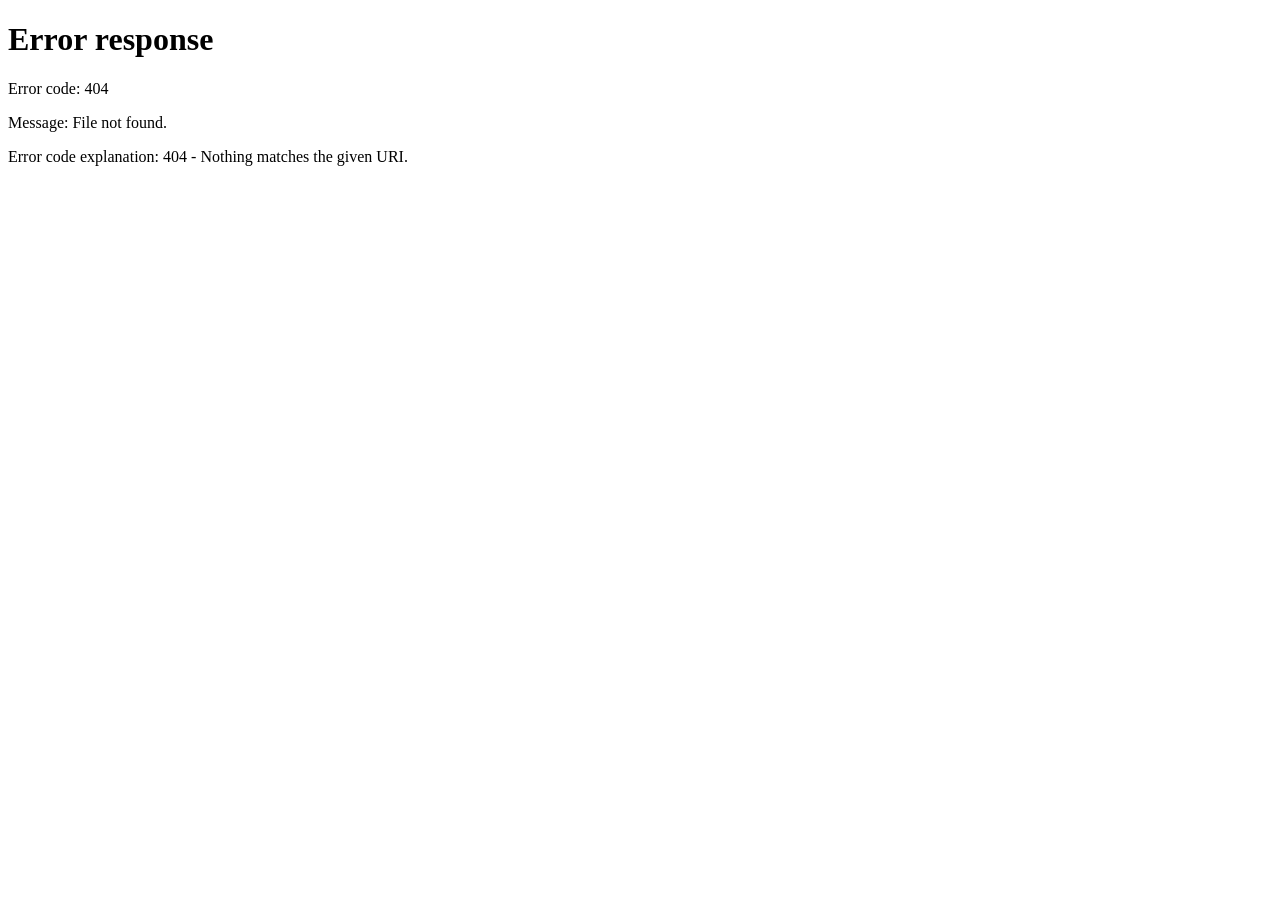
==== src/public/index.html @ f9687e3b "08/06" ====
<!DOCTYPE html>
<html lang="es">
<head>
  <meta charset="UTF-8">
  <title>Tienda de Subastas - Inicio</title>

  <!-- Google Font Inter -->
  <link rel="preconnect" href="https://fonts.gstatic.com">
  <link
    href="https://fonts.googleapis.com/css2?family=Inter:wght@400;500;600;700&display=swap"
    rel="stylesheet"
  />

  <!-- Font Awesome (para iconos de búsqueda, carrito, usuario) -->
  <link
    rel="stylesheet"
    href="https://cdnjs.cloudflare.com/ajax/libs/font-awesome/6.4.0/css/all.min.css"
    crossorigin="anonymous"
    referrerpolicy="no-referrer"
  />

  <!-- Estilos generales e index-specific -->
  <link rel="stylesheet" href="css/estilos.css">
  <link rel="stylesheet" href="css/index.css">
</head>
<body>
  <!-- HEADER -->
  <header class="main-header">
    <nav class="nav-left">
      <a href="productos.html">Productos</a>
      <a href="misPujas.html">Mis Pujas</a>
      <a href="misProductos.html">Mis Productos</a>
    </nav>

    <div class="logo-container">
      <a href="index.html">
        <img src="uploads/logo-removebg-preview.png" alt="Logo Biddable" class="logo-img" />
      </a>
    </div>

    <div class="nav-right">
      <button class="icon-btn" id="btn-buscar" title="Buscar">
        <i class="fas fa-search"></i>
      </button>
      <button class="icon-btn" id="btn-mensajes" title="Mensajes" 
        onclick="location.href='mensajes.html'">
        <i class="fas fa-envelope"></i>
      </button>

      <button class="icon-btn" id="btn-mi-cuenta" title="Mi Cuenta" onclick="location.href='miCuenta.html'">
        <i class="fas fa-user"></i>
      </button>
    </div>
  </header>

  <!-- MAIN CONTENT -->
  <main class="main-content">
    <!-- 1) Galería de productos -->
    <section class="product-slider">
      <div class="slider-item">
        <img src="uploads/imagen1.jpg" alt="Producto 1" class="slider-thumb">
      </div>
      <div class="slider-item">
        <img src="uploads/imagen2.jpg" alt="Producto 2" class="slider-thumb">
      </div>
      <div class="slider-item">
        <img src="uploads/imagen.webp" alt="Producto 3" class="slider-thumb">
      </div>
    </section>

    <!-- 2) Área de contenido dinámica -->
    <section class="content-area">
      <!-- Aquí inyecta tu buscador, lista y paginación vía JS -->
    </section>
  </main>

  <script src="js/main.js"></script>
</body>
</html>
---- src/public/css/estilos.css ----
/* ==========================================
   Variables CSS para paleta de colores
   ========================================== */
:root {
  --color-principal: #1d4ed8;           /* Azul profundo */
  --color-principal-hover: #1e40af;     /* Azul oscuro */
  --color-secundario: #6b7280;          /* Gris medio */
  --color-acento: #f59e0b;              /* Amarillo/naranja */
  --color-fondo: #f3f4f6;               /* Gris muy claro */
  --color-texto: #111827;               /* Casi negro */
  --color-blanco: #ffffff;

  --radio-bordes: 8px;
  --sombra-suave: 0 2px 8px rgba(0, 0, 0, 0.1);
  --sombra-interactiva: 0 4px 12px rgba(0, 0, 0, 0.15);

  --espacio-pequeno: 0.5rem;
  --espacio-medio: 1rem;
  --espacio-grande: 1.5rem;
}

/* ==========================================
   Estilos Generales
   ========================================== */
* {
  box-sizing: border-box;
}

body {
  margin: 0;
  padding: 0;
  font-family: 'Inter', sans-serif;
  background-color: var(--color-fondo);
  color: var(--color-texto);
  line-height: 1.6;
}

h1, h2 {
  margin: 0 0 var(--espacio-pequeno) 0;
}

/* ==========================================
   HEADER sticky
   ========================================== */
header {
  position: sticky;
  top: 0;
  background-color: var(--color-blanco);
  z-index: 100;
  display: flex;
  align-items: center;
  justify-content: space-between;
  padding: var(--espacio-pequeno) var(--espacio-medio);
  border-bottom: 1px solid #ddd;
}

.logo {
  display: flex;
  align-items: center;
  gap: var(--espacio-pequeno);
}

.logo-img {
  height: 40px;
}

.logo-text {
  font-size: 1.25rem;
  font-weight: bold;
  color: var(--color-principal);
}

.header-acciones {
  display: flex;
  align-items: center;
  gap: var(--espacio-medio);
}

.btn-crear,
.btn-volver {
  color: var(--color-principal);
  text-decoration: none;
  font-weight: 500;
}

.btn-crear:hover,
.btn-volver:hover {
  text-decoration: underline;
}

.btn-logout {
  padding: 0.25rem 0.5rem;
  border: none;
  background-color: #dc3545;
  color: var(--color-blanco);
  border-radius: var(--radio-bordes);
  cursor: pointer;
  transition: background-color 0.2s ease, box-shadow 0.2s ease;
}

.btn-logout:hover {
  background-color: #c82333;
  box-shadow: var(--sombra-interactiva);
}

/* ==========================================
   Footer
   ========================================== */
footer {
  text-align: center;
  padding: var(--espacio-medio);
  border-top: 1px solid #ddd;
  background-color: var(--color-fondo);
  margin-top: var(--espacio-grande);
}

footer p {
  margin: 0;
  color: var(--color-secundario);
  font-size: 0.875rem;
}

/* ==========================================
   Búsqueda
   ========================================== */
#busqueda {
  margin: var(--espacio-grande) auto;
  display: flex;
  gap: var(--espacio-pequeno);
  max-width: 600px;
  padding: 0 var(--espacio-medio);
}

.busqueda-contenedor {
  position: relative;
  flex: 1;
}

.icono-lupa {
  position: absolute;
  top: 50%;
  left: var(--espacio-pequeno);
  width: 1rem;
  height: 1rem;
  color: var(--color-secundario);
  transform: translateY(-50%);
  pointer-events: none;
}

#search-input {
  width: 100%;
  padding: 0.5rem 0.5rem 0.5rem 2rem;
  border: 1px solid #ccc;
  border-radius: var(--radio-bordes);
  transition: border-color 0.2s ease, box-shadow 0.2s ease;
}

#search-input:focus {
  border-color: var(--color-principal);
  box-shadow: var(--sombra-suave);
  outline: none;
}

#search-btn {
  padding: 0.5rem 1rem;
  border: none;
  background-color: var(--color-principal);
  color: var(--color-blanco);
  border-radius: var(--radio-bordes);
  cursor: pointer;
  font-weight: 500;
  transition: background-color 0.2s ease, box-shadow 0.2s ease;
}

#search-btn:hover {
  background-color: var(--color-principal-hover);
  box-shadow: var(--sombra-interactiva);
}

/* ==========================================
   Listado de Productos
   ========================================== */
#lista-productos {
  display: grid;
  grid-template-columns: repeat(auto-fill, minmax(280px, 1fr));
  gap: var(--espacio-grande);
  padding: 0 var(--espacio-medio);
  margin-top: var(--espacio-grande);
}

/* Tarjeta de producto */
.producto-card {
  background-color: var(--color-blanco);
  border-radius: var(--radio-bordes);
  box-shadow: var(--sombra-suave);
  overflow: hidden;
  display: flex;
  flex-direction: column;
  transition: transform 0.2s ease, box-shadow 0.2s ease;
}

.producto-card:hover {
  transform: translateY(-4px);
  box-shadow: var(--sombra-interactiva);
}

.producto-card .thumb {
  width: 100%;
  height: 160px;
  object-fit: cover;
  flex-shrink: 0;
}

.producto-card .contenido {
  padding: var(--espacio-medio);
  display: flex;
  flex-direction: column;
  flex: 1;
}

.producto-card .contenido h2 {
  font-size: 1.125rem;
  font-weight: 600;
  margin-bottom: var(--espacio-pequeno);
  color: var(--color-texto);
}

.producto-card .contenido p {
  font-size: 0.9rem;
  color: var(--color-secundario);
  margin-bottom: var(--espacio-medio);
  flex-grow: 1;
}

.producto-card .contenido .precio,
.producto-card .contenido .vendedor {
  font-size: 0.95rem;
  color: var(--color-texto);
  margin-bottom: var(--espacio-pequeno);
}

.producto-card .contenido a {
  align-self: flex-start;
  margin-top: auto;
  padding: 0.5rem var(--espacio-medio);
  background-color: var(--color-acento);
  color: var(--color-blanco);
  border-radius: var(--radio-bordes);
  text-decoration: none;
  font-weight: 500;
  transition: background-color 0.2s ease, box-shadow 0.2s ease;
}

.producto-card .contenido a:hover {
  background-color: darken(var(--color-acento), 10%);
  box-shadow: var(--sombra-interactiva);
}

/* ==========================================
   Paginación
   ========================================== */
#paginacion {
  margin: var(--espacio-grande) 0;
  display: flex;
  justify-content: center;
  gap: var(--espacio-pequeno);
}

#paginacion button {
  padding: 0.5rem 0.75rem;
  border: 1px solid #ccc;
  background-color: var(--color-blanco);
  border-radius: var(--radio-bordes);
  cursor: pointer;
  transition: background-color 0.2s ease, box-shadow 0.2s ease;
}

#paginacion button:hover:not(:disabled) {
  background-color: var(--color-fondo);
}

#paginacion button:disabled {
  opacity: 0.5;
  cursor: not-allowed;
}

#paginacion .page-active {
  background-color: var(--color-principal);
  color: var(--color-blanco);
  border-color: var(--color-principal-hover);
  box-shadow: var(--sombra-interactiva);
}

/* ==========================================
   Detalle de Producto
   ========================================== */
#detalle-header {
  padding: var(--espacio-medio);
  background-color: var(--color-blanco);
  margin-bottom: var(--espacio-medio);
  border-bottom: 1px solid #ddd;
}

#galeria {
  display: flex;
  gap: var(--espacio-pequeno);
  overflow-x: auto;
  padding: 0 var(--espacio-medio);
  margin-bottom: var(--espacio-medio);
}

.detalle-imagen {
  max-width: 200px;
  max-height: 200px;
  object-fit: cover;
  border: 1px solid #ddd;
  border-radius: 4px;
}

/* Contenedor principal en detalle */
.detalle-contenedor {
  display: grid;
  grid-template-columns: 1fr 1fr;
  gap: var(--espacio-grande);
  padding: var(--espacio-medio);
  margin-top: var(--espacio-medio);
  background-color: var(--color-fondo);
}

@media (max-width: 768px) {
  .detalle-contenedor {
    grid-template-columns: 1fr;
  }
}

/* Detalles adicionales */
#detalles {
  background-color: var(--color-blanco);
  padding: var(--espacio-medio);
  border-radius: var(--radio-bordes);
  box-shadow: var(--sombra-suave);
}

#detalles p {
  margin: var(--espacio-pequeno) 0;
}

/* Pujas */
.pujas-section {
  background-color: var(--color-blanco);
  padding: var(--espacio-medio);
  border-radius: var(--radio-bordes);
  box-shadow: var(--sombra-suave);
  max-height: 250px;
  overflow-y: auto;
}

.pujas-section h2 {
  margin-bottom: var(--espacio-pequeno);
}

.pujas-section ul {
  list-style: none;
  padding: 0;
  margin: 0;
}

.pujas-section li {
  padding: var(--espacio-pequeno) 0;
  border-bottom: 1px solid #eee;
  font-size: 0.95rem;
  color: var(--color-secundario);
}

/* Formulario de puja */
.puja-form-container {
  background-color: var(--color-blanco);
  padding: var(--espacio-medio);
  border-radius: var(--radio-bordes);
  box-shadow: var(--sombra-suave);
}

.puja-form-container h2 {
  margin-bottom: var(--espacio-pequeno);
}

.puja-form-container label {
  display: block;
  margin-bottom: var(--espacio-pequeno);
  font-size: 0.95rem;
  color: var(--color-texto);
}

.puja-form-container input {
  width: 100%;
  padding: var(--espacio-pequeno);
  margin-top: var(--espacio-pequeno);
  border: 1px solid #ccc;
  border-radius: var(--radio-bordes);
  transition: border-color 0.2s ease, box-shadow 0.2s ease;
}

.puja-form-container input:focus {
  border-color: var(--color-principal);
  box-shadow: var(--sombra-suave);
  outline: none;
}

.puja-form-container button {
  margin-top: var(--espacio-pequeno);
  padding: var(--espacio-pequeno) var(--espacio-medio);
  border: none;
  background-color: var(--color-principal);
  color: var(--color-blanco);
  border-radius: var(--radio-bordes);
  cursor: pointer;
  font-weight: 500;
  transition: background-color 0.2s ease, box-shadow 0.2s ease;
}

.puja-form-container button:hover:not(:disabled) {
  background-color: var(--color-principal-hover);
  box-shadow: var(--sombra-interactiva);
}

.puja-form-container button:disabled {
  opacity: 0.5;
  cursor: not-allowed;
}

/* ==========================================
   Crear Producto y Formularios Generales
   ========================================== */
.crear-producto-contenedor {
  display: flex;
  justify-content: center;
  padding: var(--espacio-grande) var(--espacio-medio);
  background-color: var(--color-fondo);
}

#form-crear-producto,
#login-form,
#registro-form {
  background-color: var(--color-blanco);
  padding: var(--espacio-grande);
  border-radius: var(--radio-bordes);
  box-shadow: var(--sombra-suave);
  width: 100%;
  max-width: 500px;
  display: flex;
  flex-direction: column;
  gap: var(--espacio-medio);
}

#form-crear-producto h1,
#login-form h1,
#registro-form h1 {
  margin-bottom: var(--espacio-grande);
  font-weight: 600;
  color: var(--color-texto);
  text-align: center;
}

#form-crear-producto label,
#login-form label,
#registro-form label {
  display: flex;
  flex-direction: column;
  gap: var(--espacio-pequeno);
  font-size: 0.95rem;
  color: var(--color-texto);
}

#form-crear-producto input,
#form-crear-producto textarea,
#login-form input,
#registro-form input {
  padding: var(--espacio-pequeno);
  border: 1px solid #ccc;
  border-radius: var(--radio-bordes);
  transition: border-color 0.2s ease, box-shadow 0.2s ease;
}

#form-crear-producto input:focus,
#form-crear-producto textarea:focus,
#login-form input:focus,
#registro-form input:focus {
  border-color: var(--color-principal);
  box-shadow: var(--sombra-suave);
  outline: none;
}

#form-crear-producto button,
#login-form button,
#registro-form button {
  margin-top: var(--espacio-medio);
  padding: var(--espacio-pequeno) var(--espacio-medio);
  border: none;
  background-color: var(--color-principal);
  color: var(--color-blanco);
  border-radius: var(--radio-bordes);
  cursor: pointer;
  font-size: 1rem;
  font-weight: 500;
  transition: background-color 0.2s ease, box-shadow 0.2s ease;
}

#form-crear-producto button:hover,
#login-form button:hover,
#registro-form button:hover {
  background-color: var(--color-principal-hover);
  box-shadow: var(--sombra-interactiva);
}

/* ==========================================
   Responsive breakpoints (general)
   ========================================== */
@media (max-width: 768px) {
  #lista-productos {
    grid-template-columns: 1fr 1fr;
  }
}

@media (max-width: 480px) {
  header {
    flex-direction: column;
    align-items: flex-start;
  }
  .header-acciones {
    margin-top: var(--espacio-pequeno);
  }
  #lista-productos {
    grid-template-columns: 1fr;
  }
  .producto-card .thumb {
    height: 200px;
  }
  #galeria {
    flex-direction: column;
    align-items: center;
  }
  .detalle-contenedor {
    grid-template-columns: 1fr;
  }
}
---- src/public/css/index.css ----
/* ==========================================
   index.css: Estilos específicos para index.html
   ========================================== */

/* 1) Variables generales y reset básico */
* {
  box-sizing: border-box;
  margin: 0;
  padding: 0;
}

:root {
  --color-principal:       #1d3557;    /* Azul oscuro profundo (como "bidd" del logo) */
  --color-principal-hover: #457b9d;    /* Azul medio (como "able" del logo) */
  --color-secundario:      #6c757d;    /* Gris oscuro/medio */
  --color-acento:          #f59e0b;    /* Amarillo/naranja (puedes usar para acentos o highlights) */
  --color-fondo:           #d3d3d3;    /* Gris claro de fondo (como en login) */
  --color-texto:           #1a1a1a;    /* Negro muy oscuro para texto */
  --color-blanco:          #ffffff;

  --radio-bordes:          8px;
  --sombra-suave:          0 2px 8px rgba(0, 0, 0, 0.15);
  --sombra-interactiva:    0 4px 12px rgba(0, 0, 0, 0.25);

  --espacio-pequeno:       0.5rem;
  --espacio-medio:         1rem;
  --espacio-grande:        1.5rem;
}

body {
  font-family: 'Segoe UI', Tahoma, Geneva, Verdana, sans-serif;
  background-color: var(--color-fondo);
  color: var(--color-texto);
  line-height: 1.6;
}

/* 2) HEADER: contenedor principal */
.main-header {
  display: flex;
  align-items: center;
  justify-content: space-between;
  background-color: var(--color-principal);
  padding: var(--espacio-pequeno) var(--espacio-medio);
  border-bottom: 1px solid var(--color-principal-hover);
  position: sticky;
  top: 0;
  z-index: 100;
  color: var(--color-blanco);
}

.icon-btn {
  background: none;
  border: none;
  cursor: pointer;
  padding: 0 8px;
  display: flex;
  align-items: center;
  color: var(--color-blanco);
  font-size: 1.2rem;
  transition: color 0.2s ease;
}

.icon-btn:hover {
  color: var(--color-principal-hover);
}

.icon-img {
  width: 24px;
  height: 24px;
  object-fit: contain;
}

/* 2.1) Sección izquierda: enlaces de navegación */
.nav-left {
  display: flex;
  gap: var(--espacio-medio);
}

.nav-left a {
  color: var(--color-blanco);
  text-decoration: none;
  font-weight: 600;
  font-size: 1rem;
  transition: color 0.2s ease;
}

.nav-left a:hover {
  color: var(--color-principal-hover);
}

/* 2.2) Logo centrado */
.logo-container {
  flex: 1;
  text-align: center;
}

.logo-img {
  height: 100px;
  filter: brightness(0) invert(1); /* Blanco para contraste en fondo azul */
}

/* 2.3) Sección derecha: iconos */
.nav-right {
  display: flex;
  gap: var(--espacio-medio);
}

/* 3) MAIN CONTENT: contenedor general */
.main-content {
  margin-top: var(--espacio-grande);
  display: flex;
  flex-direction: column;
  gap: var(--espacio-grande);
}

/* 3.1) Product Slider: tres columnas de igual tamaño */
.product-slider {
  display: grid;
  grid-template-columns: repeat(auto-fit, minmax(240px, 1fr));
  gap: var(--espacio-medio);
  padding: 0 var(--espacio-medio);
}

/* Cada “slider-item” */
.slider-item {
  background-color: var(--color-blanco);
  border-radius: var(--radio-bordes);
  box-shadow: var(--sombra-suave);
  overflow: hidden;
  display: flex;
  align-items: center;
  justify-content: center;
  min-height: 200px;
  position: relative;
  transition: transform 0.2s ease, box-shadow 0.2s ease;
}

.slider-item:hover {
  transform: translateY(-4px);
  box-shadow: var(--sombra-interactiva);
}

/* Imagen dentro del slider */
.slider-thumb {
  width: 100%;
  height: 100%;
  object-fit: cover;
  display: block;
}

/* 3.2) Content Area: sección vacía para “lo que venga después” */
.content-area {
  flex: 1;
  min-height: 300px; /* deja un espacio visible para contenido futuro */
  background-color: #f0f4f8; /* muy claro, neutro */
  margin: 0 var(--espacio-medio);
  border-radius: var(--radio-bordes);
  padding: var(--espacio-medio);
}

/* 4) Responsive Breakpoints */

/* Para pantallas medianas (tablet) */
@media (max-width: 768px) {
  .nav-left {
    display: none; /* oculta enlaces para ahorrar espacio; podrías poner un “hamburger” más adelante */
  }
}

/* Para pantallas pequeñas */
@media (max-width: 480px) {
  .main-header {
    flex-wrap: wrap;
    justify-content: center;
    gap: var(--espacio-medio);
  }

  .logo-container {
    order: 1;
    width: 100%;
  }

  .nav-right {
    order: 2;
    width: 100%;
    justify-content: center;
  }

  .content-area {
    min-height: 200px;
  }
}
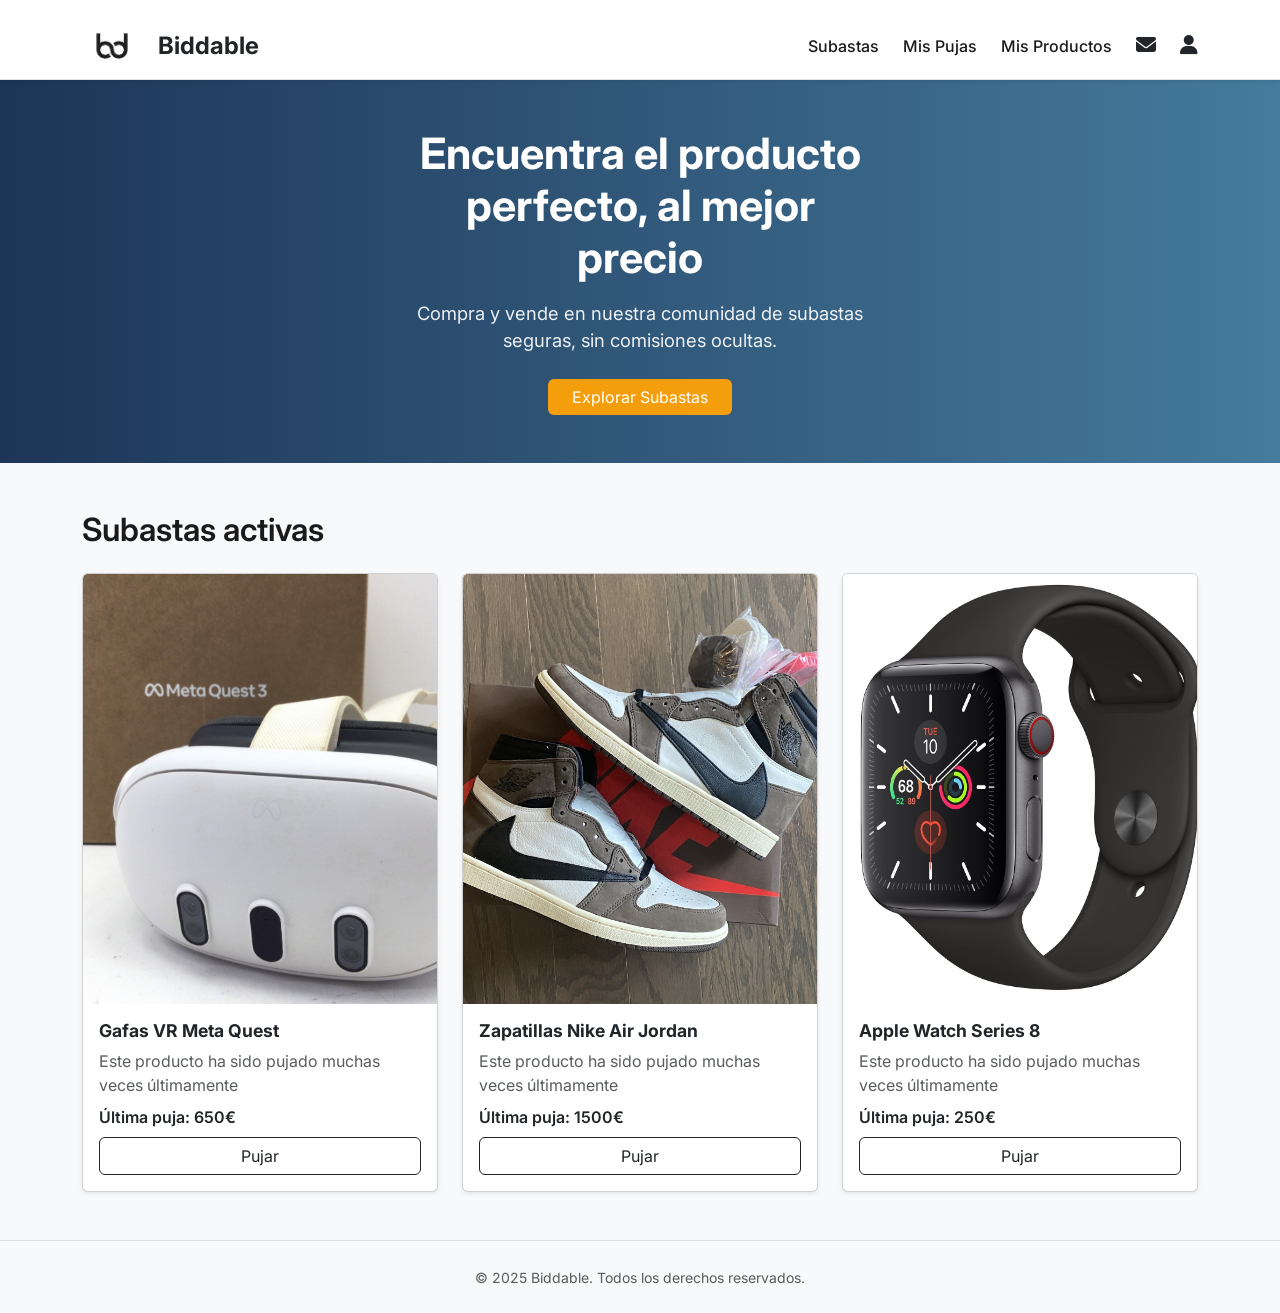
==== commit ba7fb0b8: "12/06" ====
--- a/src/public/index.html
+++ b/src/public/index.html
@@ -1,79 +1,96 @@
 <!DOCTYPE html>
 <html lang="es">
 <head>
-  <meta charset="UTF-8">
-  <title>Tienda de Subastas - Inicio</title>
+  <meta charset="UTF-8" />
+  <meta name="viewport" content="width=device-width, initial-scale=1.0" />
+  <title>Biddable | Subastas Exclusivas</title>
 
-  <!-- Google Font Inter -->
-  <link rel="preconnect" href="https://fonts.gstatic.com">
-  <link
-    href="https://fonts.googleapis.com/css2?family=Inter:wght@400;500;600;700&display=swap"
-    rel="stylesheet"
-  />
-
-  <!-- Font Awesome (para iconos de búsqueda, carrito, usuario) -->
-  <link
-    rel="stylesheet"
-    href="https://cdnjs.cloudflare.com/ajax/libs/font-awesome/6.4.0/css/all.min.css"
-    crossorigin="anonymous"
-    referrerpolicy="no-referrer"
-  />
-
-  <!-- Estilos generales e index-specific -->
-  <link rel="stylesheet" href="css/estilos.css">
-  <link rel="stylesheet" href="css/index.css">
+  <!-- Bootstrap & Estilos -->
+  <link href="https://cdn.jsdelivr.net/npm/bootstrap@5.3.2/dist/css/bootstrap.min.css" rel="stylesheet" />
+  <link href="https://fonts.googleapis.com/css2?family=Inter:wght@400;600;700&display=swap" rel="stylesheet" />
+  <link rel="stylesheet" href="https://cdnjs.cloudflare.com/ajax/libs/font-awesome/6.4.0/css/all.min.css" />
+  <link rel="stylesheet" href="css/index.css" />
 </head>
 <body>
-  <!-- HEADER -->
-  <header class="main-header">
-    <nav class="nav-left">
-      <a href="productos.html">Productos</a>
-      <a href="misPujas.html">Mis Pujas</a>
-      <a href="misProductos.html">Mis Productos</a>
+
+  <!-- HEADER MODIFICADO -->
+<header class="bg-white border-bottom shadow-sm sticky-top header-grande">
+  <div class="container d-flex align-items-center justify-content-between py-3">
+    <a href="index.html" class="d-flex align-items-center gap-3 text-decoration-none">
+      <img src="uploads/logo-removebg-preview.png" alt="Logo" height="60" />
+      <span class="fw-bold text-dark fs-4">Biddable</span>
+    </a>
+    <nav class="d-flex align-items-center gap-4">
+      <a href="productos.html" class="nav-link">Subastas</a>
+      <a href="misPujas.html" class="nav-link">Mis Pujas</a>
+      <a href="misProductos.html" class="nav-link">Mis Productos</a>
+      <a href="mensajes.html" class="text-dark"><i class="fas fa-envelope fs-5"></i></a>
+      <a href="miCuenta.html" class="text-dark"><i class="fas fa-user fs-5"></i></a>
     </nav>
+  </div>
+</header>
 
-    <div class="logo-container">
-      <a href="index.html">
-        <img src="uploads/logo-removebg-preview.png" alt="Logo Biddable" class="logo-img" />
-      </a>
+<!-- HERO MODIFICADO -->
+<section class="hero text-center py-5">
+  <div class="container hero-ancho">
+    <h1 class="fw-bold mb-3">Encuentra el producto perfecto, al mejor precio</h1>
+    <p class="text-light mb-4">Compra y vende en nuestra comunidad de subastas seguras, sin comisiones ocultas.</p>
+    <a href="productos.html" class="btn btn-primary px-4">Explorar Subastas</a>
+  </div>
+</section>
+
+  <!-- SUBASTAS ACTIVAS -->
+  <section class="container my-5">
+    <h2 class="mb-4 fw-semibold">Subastas activas</h2>
+    <div class="row g-4">
+      <!-- Producto 1 -->
+      <div class="col-md-4">
+        <div class="card shadow-sm h-100">
+          <img src="uploads/gafasvr.jpg" class="card-img-top" alt="Producto" />
+          <div class="card-body">
+            <h5 class="card-title fw-bold">Gafas VR Meta Quest</h5>
+            <p class="text-muted">Este producto ha sido pujado muchas veces últimamente</p>
+            <p class="fw-semibold mb-2">Última puja: 650€</p>
+            <a href="producto.html?id=684ae522dd8f80b10f4de175" class="btn btn-outline-dark w-100">Pujar</a>
+          </div>
+        </div>
+      </div>
+      <!-- Producto 2 -->
+      <div class="col-md-4">
+        <div class="card shadow-sm h-100">
+          <img src="uploads/nike.jpg" class="card-img-top" alt="Producto" />
+          <div class="card-body">
+            <h5 class="card-title fw-bold">Zapatillas Nike Air Jordan</h5>
+            <p class="text-muted">Este producto ha sido pujado muchas veces últimamente</p>
+            <p class="fw-semibold mb-2">Última puja: 1500€</p>
+            <a href="producto.html?id=684ae624dd8f80b10f4de181" class="btn btn-outline-dark w-100">Pujar</a>
+          </div>
+        </div>
+      </div>
+      <!-- Producto 3 -->
+      <div class="col-md-4">
+        <div class="card shadow-sm h-100">
+          <img src="uploads/apple.jpg" class="card-img-top" alt="Producto" />
+          <div class="card-body">
+            <h5 class="card-title fw-bold">Apple Watch Series 8</h5>
+            <p class="text-muted">Este producto ha sido pujado muchas veces últimamente</p>
+            <p class="fw-semibold mb-2">Última puja: 250€</p>
+            <a href="producto.html?id=684ae76fdd8f80b10f4de19f" class="btn btn-outline-dark w-100">Pujar</a>
+          </div>
+        </div>
+      </div>
     </div>
+  </section>
+<!-- Contenedor para notificaciones -->
+<div id="notificacion-container" class="toast-container position-fixed bottom-0 end-0 p-3" style="z-index: 1100;"></div>
+<script src="js/notificacion.js"></script>
 
-    <div class="nav-right">
-      <button class="icon-btn" id="btn-buscar" title="Buscar">
-        <i class="fas fa-search"></i>
-      </button>
-      <button class="icon-btn" id="btn-mensajes" title="Mensajes" 
-        onclick="location.href='mensajes.html'">
-        <i class="fas fa-envelope"></i>
-      </button>
+  <!-- FOOTER -->
+  <footer class="text-center py-4 text-muted border-top">
+    <small>&copy; 2025 Biddable. Todos los derechos reservados.</small>
+  </footer>
 
-      <button class="icon-btn" id="btn-mi-cuenta" title="Mi Cuenta" onclick="location.href='miCuenta.html'">
-        <i class="fas fa-user"></i>
-      </button>
-    </div>
-  </header>
-
-  <!-- MAIN CONTENT -->
-  <main class="main-content">
-    <!-- 1) Galería de productos -->
-    <section class="product-slider">
-      <div class="slider-item">
-        <img src="uploads/imagen1.jpg" alt="Producto 1" class="slider-thumb">
-      </div>
-      <div class="slider-item">
-        <img src="uploads/imagen2.jpg" alt="Producto 2" class="slider-thumb">
-      </div>
-      <div class="slider-item">
-        <img src="uploads/imagen.webp" alt="Producto 3" class="slider-thumb">
-      </div>
-    </section>
-
-    <!-- 2) Área de contenido dinámica -->
-    <section class="content-area">
-      <!-- Aquí inyecta tu buscador, lista y paginación vía JS -->
-    </section>
-  </main>
-
-  <script src="js/main.js"></script>
+  <!-- Bootstrap JS -->
+  <script src="https://cdn.jsdelivr.net/npm/bootstrap@5.3.2/dist/js/bootstrap.bundle.min.js"></script>
 </body>
 </html>
--- a/src/public/css/index.css
+++ b/src/public/css/index.css
@@ -1,192 +1,86 @@
-/* ==========================================
-   index.css: Estilos específicos para index.html
-   ========================================== */
-
-/* 1) Variables generales y reset básico */
-* {
-  box-sizing: border-box;
-  margin: 0;
-  padding: 0;
+body {
+  font-family: 'Inter', sans-serif;
+  background-color: #f8f9fa;
+  color: #1a1a1a;
 }
 
-:root {
-  --color-principal:       #1d3557;    /* Azul oscuro profundo (como "bidd" del logo) */
-  --color-principal-hover: #457b9d;    /* Azul medio (como "able" del logo) */
-  --color-secundario:      #6c757d;    /* Gris oscuro/medio */
-  --color-acento:          #f59e0b;    /* Amarillo/naranja (puedes usar para acentos o highlights) */
-  --color-fondo:           #d3d3d3;    /* Gris claro de fondo (como en login) */
-  --color-texto:           #1a1a1a;    /* Negro muy oscuro para texto */
-  --color-blanco:          #ffffff;
-
-  --radio-bordes:          8px;
-  --sombra-suave:          0 2px 8px rgba(0, 0, 0, 0.15);
-  --sombra-interactiva:    0 4px 12px rgba(0, 0, 0, 0.25);
-
-  --espacio-pequeno:       0.5rem;
-  --espacio-medio:         1rem;
-  --espacio-grande:        1.5rem;
+.nav-link {
+  color: #1a1a1a;
+  font-weight: 500;
+  transition: color 0.2s;
 }
 
-body {
-  font-family: 'Segoe UI', Tahoma, Geneva, Verdana, sans-serif;
-  background-color: var(--color-fondo);
-  color: var(--color-texto);
-  line-height: 1.6;
+.nav-link:hover {
+  color: #457b9d;
 }
 
-/* 2) HEADER: contenedor principal */
-.main-header {
-  display: flex;
-  align-items: center;
-  justify-content: space-between;
-  background-color: var(--color-principal);
-  padding: var(--espacio-pequeno) var(--espacio-medio);
-  border-bottom: 1px solid var(--color-principal-hover);
-  position: sticky;
-  top: 0;
-  z-index: 100;
-  color: var(--color-blanco);
+.hero {
+  background: linear-gradient(to right, #17335a, #224e69);
+  color: white;
 }
 
-.icon-btn {
-  background: none;
-  border: none;
-  cursor: pointer;
-  padding: 0 8px;
-  display: flex;
-  align-items: center;
-  color: var(--color-blanco);
-  font-size: 1.2rem;
-  transition: color 0.2s ease;
+.hero h1 {
+  font-size: 2.5rem;
 }
 
-.icon-btn:hover {
-  color: var(--color-principal-hover);
+.hero p {
+  font-size: 1.1rem;
+  opacity: 0.9;
 }
 
-.icon-img {
-  width: 24px;
-  height: 24px;
-  object-fit: contain;
+.card-title {
+  font-size: 1.1rem;
 }
 
-/* 2.1) Sección izquierda: enlaces de navegación */
-.nav-left {
-  display: flex;
-  gap: var(--espacio-medio);
+.card-body p {
+  margin-bottom: 0.5rem;
 }
 
-.nav-left a {
-  color: var(--color-blanco);
-  text-decoration: none;
-  font-weight: 600;
-  font-size: 1rem;
-  transition: color 0.2s ease;
+.btn-outline-dark:hover {
+  background-color: #1d3557;
+  color: white;
+  border-color: #1d3557;
 }
 
-.nav-left a:hover {
-  color: var(--color-principal-hover);
+/* Header más grande y elegante */
+.header-grande {
+  height: 80px;
+  background-color: white;
 }
 
-/* 2.2) Logo centrado */
-.logo-container {
-  flex: 1;
-  text-align: center;
+/* Hero más ancho y bien centrado */
+.hero-ancho {
+  max-width: 500px;
 }
 
-.logo-img {
-  height: 100px;
-  filter: brightness(0) invert(1); /* Blanco para contraste en fondo azul */
+/* Mejora visual del hero */
+.hero {
+  background: linear-gradient(to right, #1d3557, #457b9d);
+  color: white;
+  padding-top: 80px;
+  padding-bottom: 80px;
 }
 
-/* 2.3) Sección derecha: iconos */
-.nav-right {
-  display: flex;
-  gap: var(--espacio-medio);
+.hero h1 {
+  font-size: 2.7rem;
 }
 
-/* 3) MAIN CONTENT: contenedor general */
-.main-content {
-  margin-top: var(--espacio-grande);
-  display: flex;
-  flex-direction: column;
-  gap: var(--espacio-grande);
+.hero p {
+  font-size: 1.15rem;
+  opacity: 0.95;
 }
 
-/* 3.1) Product Slider: tres columnas de igual tamaño */
-.product-slider {
-  display: grid;
-  grid-template-columns: repeat(auto-fit, minmax(240px, 1fr));
-  gap: var(--espacio-medio);
-  padding: 0 var(--espacio-medio);
+.btn-primary {
+  background-color: #f59e0b;
+  border: none;
 }
 
-/* Cada “slider-item” */
-.slider-item {
-  background-color: var(--color-blanco);
-  border-radius: var(--radio-bordes);
-  box-shadow: var(--sombra-suave);
-  overflow: hidden;
-  display: flex;
-  align-items: center;
-  justify-content: center;
-  min-height: 200px;
-  position: relative;
-  transition: transform 0.2s ease, box-shadow 0.2s ease;
+.btn-primary:hover {
+  background-color: #d97706;
+}
+.card-img-top {
+  height: 430px; /* o el valor que prefieras */
+  object-fit: cover;
+  width: 100%;
 }
 
-.slider-item:hover {
-  transform: translateY(-4px);
-  box-shadow: var(--sombra-interactiva);
-}
-
-/* Imagen dentro del slider */
-.slider-thumb {
-  width: 100%;
-  height: 100%;
-  object-fit: cover;
-  display: block;
-}
-
-/* 3.2) Content Area: sección vacía para “lo que venga después” */
-.content-area {
-  flex: 1;
-  min-height: 300px; /* deja un espacio visible para contenido futuro */
-  background-color: #f0f4f8; /* muy claro, neutro */
-  margin: 0 var(--espacio-medio);
-  border-radius: var(--radio-bordes);
-  padding: var(--espacio-medio);
-}
-
-/* 4) Responsive Breakpoints */
-
-/* Para pantallas medianas (tablet) */
-@media (max-width: 768px) {
-  .nav-left {
-    display: none; /* oculta enlaces para ahorrar espacio; podrías poner un “hamburger” más adelante */
-  }
-}
-
-/* Para pantallas pequeñas */
-@media (max-width: 480px) {
-  .main-header {
-    flex-wrap: wrap;
-    justify-content: center;
-    gap: var(--espacio-medio);
-  }
-
-  .logo-container {
-    order: 1;
-    width: 100%;
-  }
-
-  .nav-right {
-    order: 2;
-    width: 100%;
-    justify-content: center;
-  }
-
-  .content-area {
-    min-height: 200px;
-  }
-}
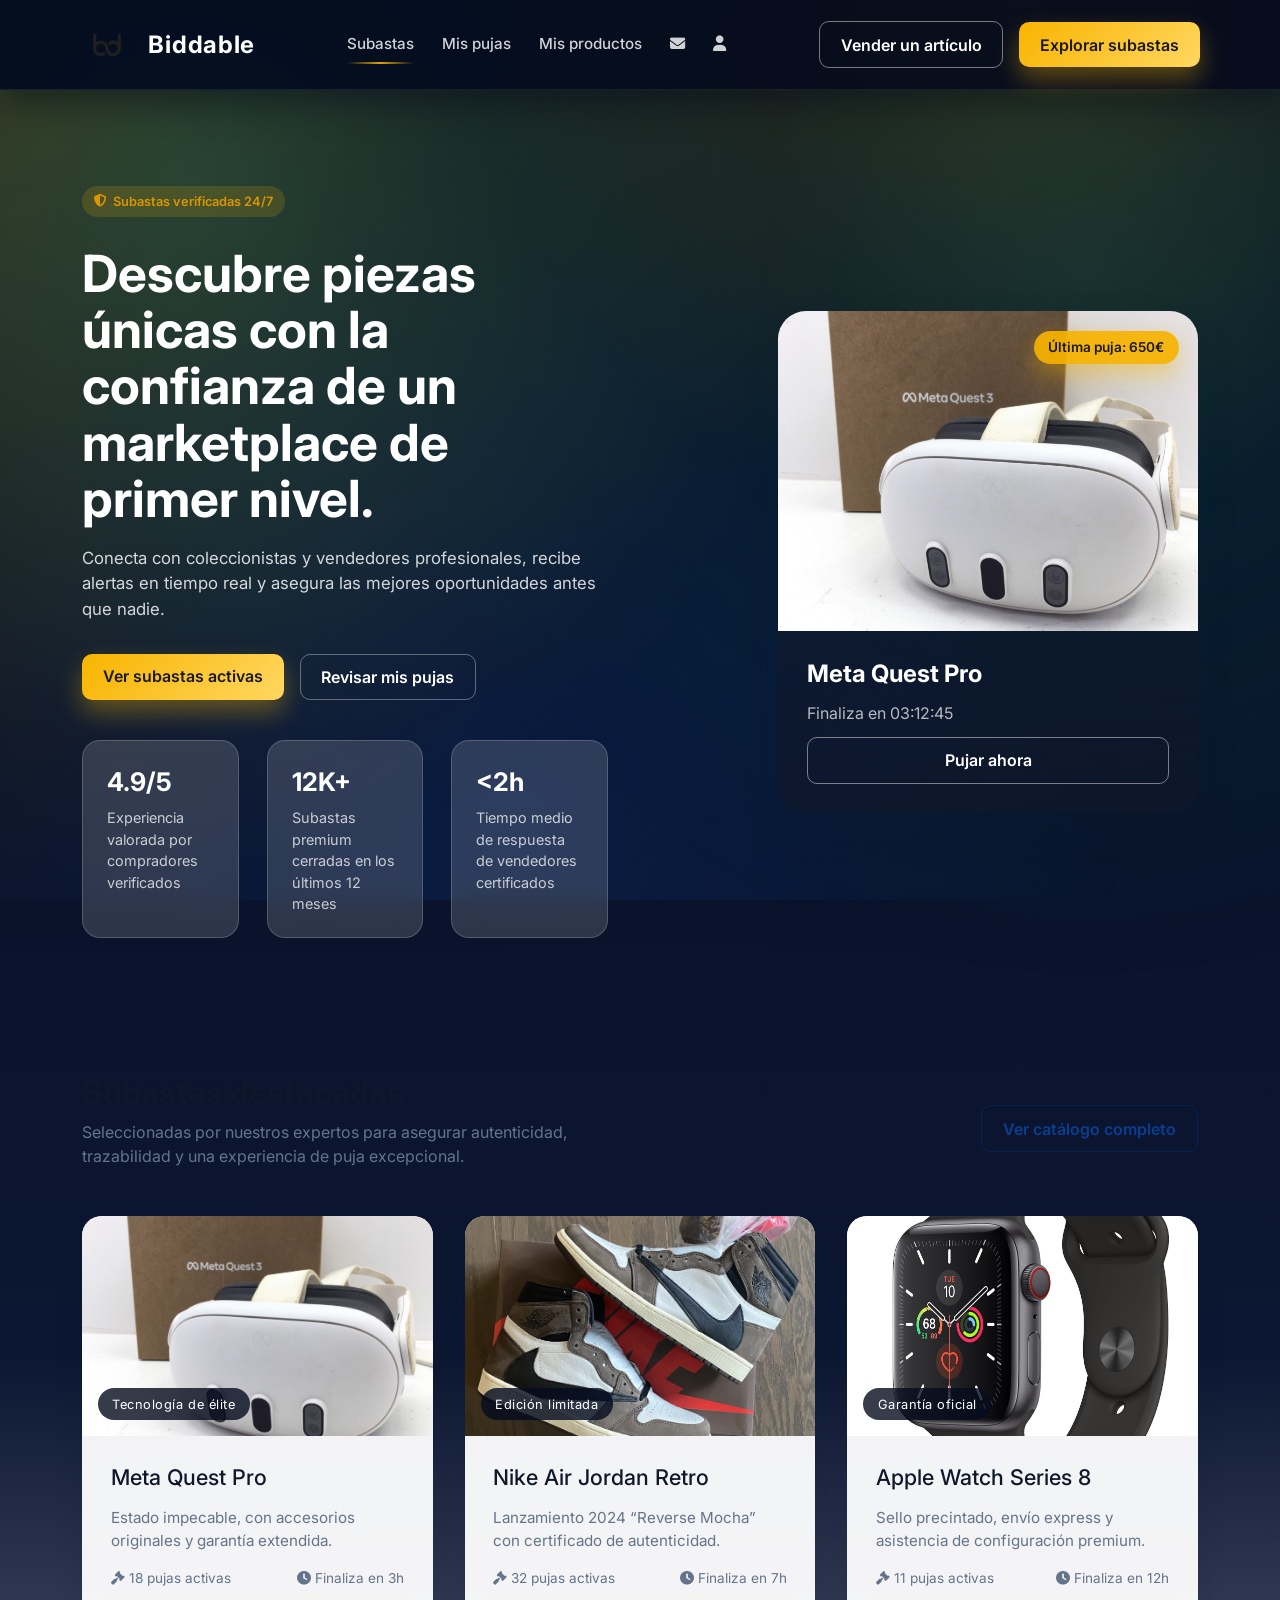
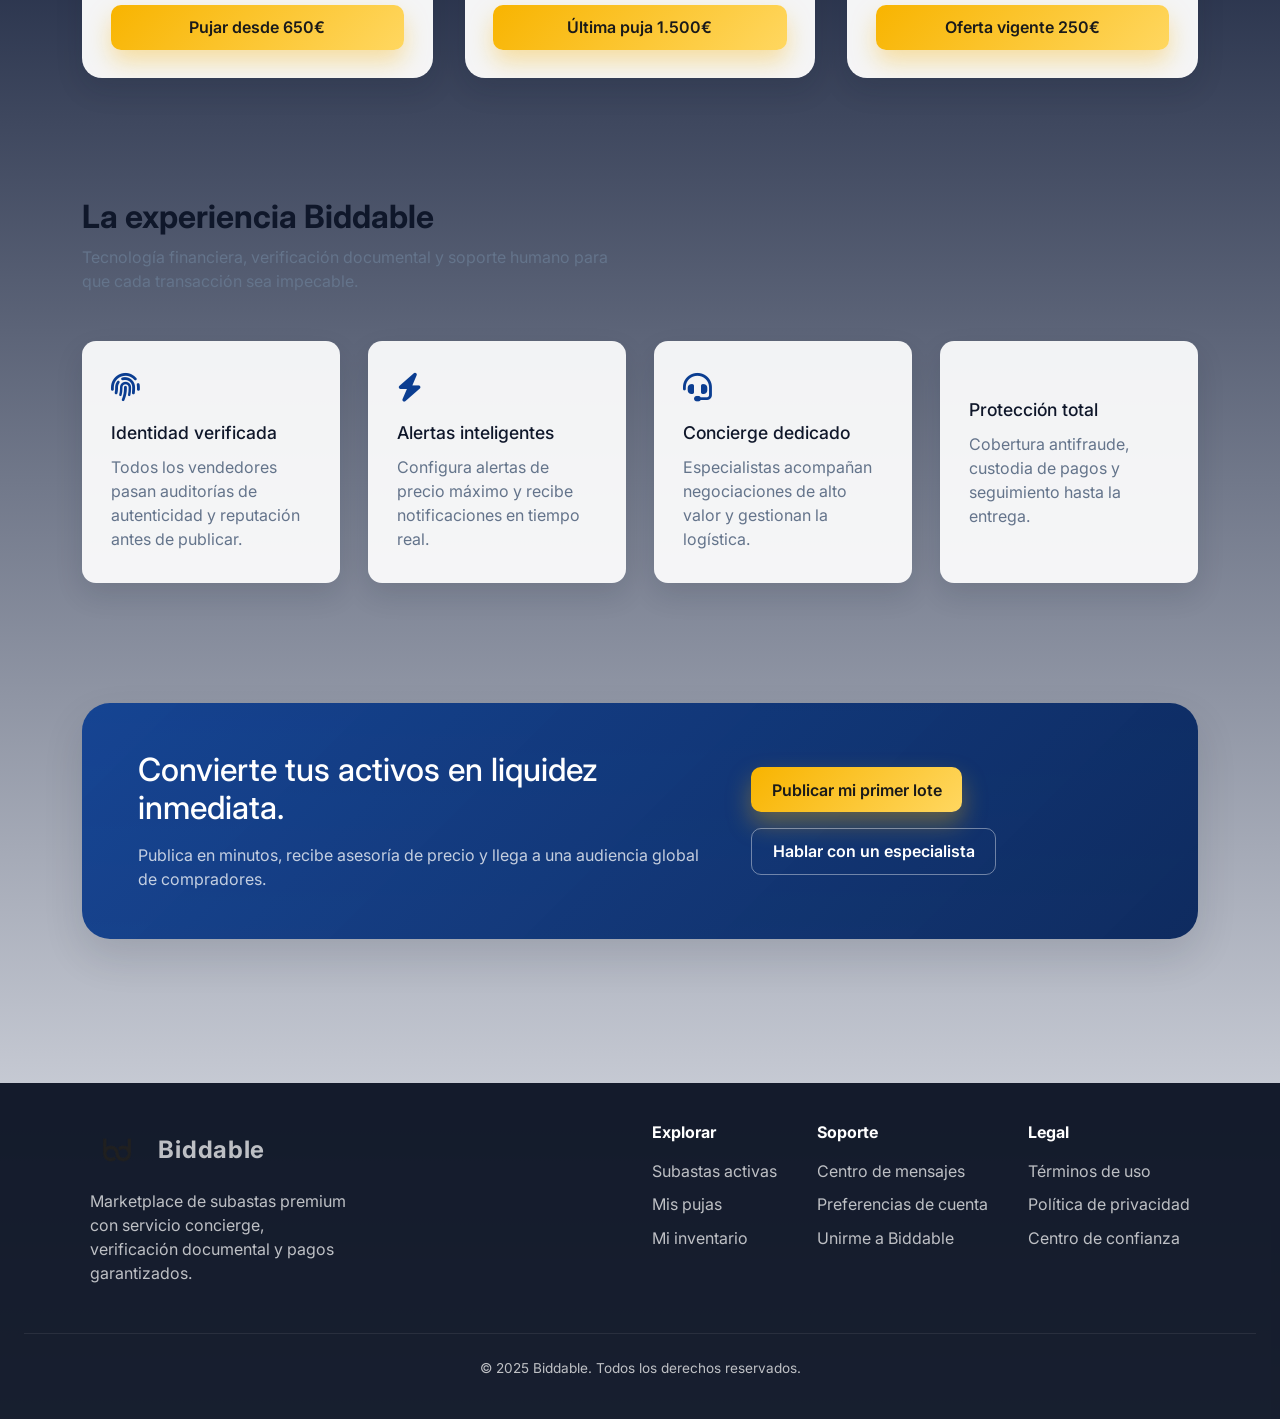
==== commit 56127153: "Revamp core auction interfaces with premium styling" ====
--- a/src/public/index.html
+++ b/src/public/index.html
@@ -9,88 +9,221 @@
   <link href="https://cdn.jsdelivr.net/npm/bootstrap@5.3.2/dist/css/bootstrap.min.css" rel="stylesheet" />
   <link href="https://fonts.googleapis.com/css2?family=Inter:wght@400;600;700&display=swap" rel="stylesheet" />
   <link rel="stylesheet" href="https://cdnjs.cloudflare.com/ajax/libs/font-awesome/6.4.0/css/all.min.css" />
+  <link rel="stylesheet" href="css/theme.css" />
   <link rel="stylesheet" href="css/index.css" />
 </head>
 <body>
-
-  <!-- HEADER MODIFICADO -->
-<header class="bg-white border-bottom shadow-sm sticky-top header-grande">
-  <div class="container d-flex align-items-center justify-content-between py-3">
-    <a href="index.html" class="d-flex align-items-center gap-3 text-decoration-none">
-      <img src="uploads/logo-removebg-preview.png" alt="Logo" height="60" />
-      <span class="fw-bold text-dark fs-4">Biddable</span>
-    </a>
-    <nav class="d-flex align-items-center gap-4">
-      <a href="productos.html" class="nav-link">Subastas</a>
-      <a href="misPujas.html" class="nav-link">Mis Pujas</a>
-      <a href="misProductos.html" class="nav-link">Mis Productos</a>
-      <a href="mensajes.html" class="text-dark"><i class="fas fa-envelope fs-5"></i></a>
-      <a href="miCuenta.html" class="text-dark"><i class="fas fa-user fs-5"></i></a>
-    </nav>
-  </div>
-</header>
-
-<!-- HERO MODIFICADO -->
-<section class="hero text-center py-5">
-  <div class="container hero-ancho">
-    <h1 class="fw-bold mb-3">Encuentra el producto perfecto, al mejor precio</h1>
-    <p class="text-light mb-4">Compra y vende en nuestra comunidad de subastas seguras, sin comisiones ocultas.</p>
-    <a href="productos.html" class="btn btn-primary px-4">Explorar Subastas</a>
-  </div>
-</section>
-
-  <!-- SUBASTAS ACTIVAS -->
-  <section class="container my-5">
-    <h2 class="mb-4 fw-semibold">Subastas activas</h2>
-    <div class="row g-4">
-      <!-- Producto 1 -->
-      <div class="col-md-4">
-        <div class="card shadow-sm h-100">
-          <img src="uploads/gafasvr.jpg" class="card-img-top" alt="Producto" />
-          <div class="card-body">
-            <h5 class="card-title fw-bold">Gafas VR Meta Quest</h5>
-            <p class="text-muted">Este producto ha sido pujado muchas veces últimamente</p>
-            <p class="fw-semibold mb-2">Última puja: 650€</p>
-            <a href="producto.html?id=684ae522dd8f80b10f4de175" class="btn btn-outline-dark w-100">Pujar</a>
-          </div>
-        </div>
-      </div>
-      <!-- Producto 2 -->
-      <div class="col-md-4">
-        <div class="card shadow-sm h-100">
-          <img src="uploads/nike.jpg" class="card-img-top" alt="Producto" />
-          <div class="card-body">
-            <h5 class="card-title fw-bold">Zapatillas Nike Air Jordan</h5>
-            <p class="text-muted">Este producto ha sido pujado muchas veces últimamente</p>
-            <p class="fw-semibold mb-2">Última puja: 1500€</p>
-            <a href="producto.html?id=684ae624dd8f80b10f4de181" class="btn btn-outline-dark w-100">Pujar</a>
-          </div>
-        </div>
-      </div>
-      <!-- Producto 3 -->
-      <div class="col-md-4">
-        <div class="card shadow-sm h-100">
-          <img src="uploads/apple.jpg" class="card-img-top" alt="Producto" />
-          <div class="card-body">
-            <h5 class="card-title fw-bold">Apple Watch Series 8</h5>
-            <p class="text-muted">Este producto ha sido pujado muchas veces últimamente</p>
-            <p class="fw-semibold mb-2">Última puja: 250€</p>
-            <a href="producto.html?id=684ae76fdd8f80b10f4de19f" class="btn btn-outline-dark w-100">Pujar</a>
-          </div>
-        </div>
+  <header class="app-header">
+    <div class="app-header__inner">
+      <a href="index.html" class="app-brand">
+        <img src="uploads/logo-removebg-preview.png" alt="Biddable" />
+        Biddable
+      </a>
+      <nav class="app-nav">
+        <a href="productos.html" class="is-active">Subastas</a>
+        <a href="misPujas.html">Mis pujas</a>
+        <a href="misProductos.html">Mis productos</a>
+        <a href="mensajes.html"><i class="fas fa-envelope"></i></a>
+        <a href="miCuenta.html"><i class="fas fa-user"></i></a>
+      </nav>
+      <div class="app-header__actions">
+        <a href="crearProducto.html" class="btn btn-outline-light">Vender un artículo</a>
+        <a href="productos.html" class="btn btn-primary">Explorar subastas</a>
       </div>
     </div>
-  </section>
-<!-- Contenedor para notificaciones -->
-<div id="notificacion-container" class="toast-container position-fixed bottom-0 end-0 p-3" style="z-index: 1100;"></div>
-<script src="js/notificacion.js"></script>
-
-  <!-- FOOTER -->
-  <footer class="text-center py-4 text-muted border-top">
-    <small>&copy; 2025 Biddable. Todos los derechos reservados.</small>
+  </header>
+
+  <main>
+    <section class="home-hero">
+      <div class="container">
+        <div class="home-hero__grid">
+          <div class="home-hero__content">
+            <span class="badge-premium"><i class="fas fa-shield-alt"></i> Subastas verificadas 24/7</span>
+            <h1>Descubre piezas únicas con la confianza de un marketplace de primer nivel.</h1>
+            <p>Conecta con coleccionistas y vendedores profesionales, recibe alertas en tiempo real y asegura las mejores oportunidades antes que nadie.</p>
+            <div class="home-hero__actions">
+              <a href="productos.html" class="btn btn-primary">Ver subastas activas</a>
+              <a href="misPujas.html" class="btn btn-outline-light">Revisar mis pujas</a>
+            </div>
+            <div class="home-hero__stats">
+              <div class="hero-stat">
+                <span>4.9/5</span>
+                <p>Experiencia valorada por compradores verificados</p>
+              </div>
+              <div class="hero-stat">
+                <span>12K+</span>
+                <p>Subastas premium cerradas en los últimos 12 meses</p>
+              </div>
+              <div class="hero-stat">
+                <span>&lt;2h</span>
+                <p>Tiempo medio de respuesta de vendedores certificados</p>
+              </div>
+            </div>
+          </div>
+          <div class="home-hero__visual">
+            <div class="hero-showcase">
+              <img src="uploads/gafasvr.jpg" alt="Gafas VR Meta Quest" class="hero-showcase__image" />
+              <div class="hero-showcase__badge">Última puja: 650€</div>
+              <div class="hero-showcase__details">
+                <h3>Meta Quest Pro</h3>
+                <p>Finaliza en 03:12:45</p>
+                <a href="producto.html?id=684ae522dd8f80b10f4de175" class="btn btn-outline-light">Pujar ahora</a>
+              </div>
+            </div>
+          </div>
+        </div>
+      </div>
+    </section>
+
+    <section class="home-showcase">
+      <div class="container">
+        <div class="section-heading">
+          <div>
+            <h2 class="section-heading__title">Subastas destacadas</h2>
+            <p class="section-heading__subtitle">Seleccionadas por nuestros expertos para asegurar autenticidad, trazabilidad y una experiencia de puja excepcional.</p>
+          </div>
+          <a href="productos.html" class="btn btn-outline-primary">Ver catálogo completo</a>
+        </div>
+        <div class="auction-grid">
+          <article class="auction-card">
+            <div class="auction-card__media">
+              <img src="uploads/gafasvr.jpg" alt="Gafas VR Meta Quest" />
+              <span class="auction-card__tag">Tecnología de élite</span>
+            </div>
+            <div class="auction-card__body">
+              <h3>Meta Quest Pro</h3>
+              <p>Estado impecable, con accesorios originales y garantía extendida.</p>
+              <div class="auction-card__meta">
+                <span><i class="fas fa-gavel"></i> 18 pujas activas</span>
+                <span><i class="fas fa-clock"></i> Finaliza en 3h</span>
+              </div>
+              <a href="producto.html?id=684ae522dd8f80b10f4de175" class="btn btn-primary w-100">Pujar desde 650€</a>
+            </div>
+          </article>
+          <article class="auction-card">
+            <div class="auction-card__media">
+              <img src="uploads/nike.jpg" alt="Zapatillas Nike Air Jordan" />
+              <span class="auction-card__tag">Edición limitada</span>
+            </div>
+            <div class="auction-card__body">
+              <h3>Nike Air Jordan Retro</h3>
+              <p>Lanzamiento 2024 “Reverse Mocha” con certificado de autenticidad.</p>
+              <div class="auction-card__meta">
+                <span><i class="fas fa-gavel"></i> 32 pujas activas</span>
+                <span><i class="fas fa-clock"></i> Finaliza en 7h</span>
+              </div>
+              <a href="producto.html?id=684ae624dd8f80b10f4de181" class="btn btn-primary w-100">Última puja 1.500€</a>
+            </div>
+          </article>
+          <article class="auction-card">
+            <div class="auction-card__media">
+              <img src="uploads/apple.jpg" alt="Apple Watch Series 8" />
+              <span class="auction-card__tag">Garantía oficial</span>
+            </div>
+            <div class="auction-card__body">
+              <h3>Apple Watch Series 8</h3>
+              <p>Sello precintado, envío express y asistencia de configuración premium.</p>
+              <div class="auction-card__meta">
+                <span><i class="fas fa-gavel"></i> 11 pujas activas</span>
+                <span><i class="fas fa-clock"></i> Finaliza en 12h</span>
+              </div>
+              <a href="producto.html?id=684ae76fdd8f80b10f4de19f" class="btn btn-primary w-100">Oferta vigente 250€</a>
+            </div>
+          </article>
+        </div>
+      </div>
+    </section>
+
+    <section class="home-benefits">
+      <div class="container">
+        <div class="section-heading">
+          <div>
+            <h2 class="section-heading__title">La experiencia Biddable</h2>
+            <p class="section-heading__subtitle">Tecnología financiera, verificación documental y soporte humano para que cada transacción sea impecable.</p>
+          </div>
+        </div>
+        <div class="benefits-grid">
+          <article class="benefit-card">
+            <i class="fas fa-fingerprint"></i>
+            <h4>Identidad verificada</h4>
+            <p>Todos los vendedores pasan auditorías de autenticidad y reputación antes de publicar.</p>
+          </article>
+          <article class="benefit-card">
+            <i class="fas fa-bolt"></i>
+            <h4>Alertas inteligentes</h4>
+            <p>Configura alertas de precio máximo y recibe notificaciones en tiempo real.</p>
+          </article>
+          <article class="benefit-card">
+            <i class="fas fa-headset"></i>
+            <h4>Concierge dedicado</h4>
+            <p>Especialistas acompañan negociaciones de alto valor y gestionan la logística.</p>
+          </article>
+          <article class="benefit-card">
+            <i class="fas fa-shield-check"></i>
+            <h4>Protección total</h4>
+            <p>Cobertura antifraude, custodia de pagos y seguimiento hasta la entrega.</p>
+          </article>
+        </div>
+      </div>
+    </section>
+
+    <section class="home-cta">
+      <div class="container">
+        <div class="home-cta__panel">
+          <div>
+            <h2>Convierte tus activos en liquidez inmediata.</h2>
+            <p>Publica en minutos, recibe asesoría de precio y llega a una audiencia global de compradores.</p>
+          </div>
+          <div class="home-cta__actions">
+            <a href="crearProducto.html" class="btn btn-primary">Publicar mi primer lote</a>
+            <a href="mensajes.html" class="btn btn-outline-primary">Hablar con un especialista</a>
+          </div>
+        </div>
+      </div>
+    </section>
+  </main>
+
+  <footer class="app-footer">
+    <div class="app-footer__inner">
+      <div class="app-footer__brand">
+        <a href="index.html" class="app-brand">
+          <img src="uploads/logo-removebg-preview.png" alt="Biddable" />
+          Biddable
+        </a>
+        <p>Marketplace de subastas premium con servicio concierge, verificación documental y pagos garantizados.</p>
+      </div>
+      <div class="app-footer__cols">
+        <div class="app-footer__col">
+          <h4>Explorar</h4>
+          <ul>
+            <li><a href="productos.html">Subastas activas</a></li>
+            <li><a href="misPujas.html">Mis pujas</a></li>
+            <li><a href="misProductos.html">Mi inventario</a></li>
+          </ul>
+        </div>
+        <div class="app-footer__col">
+          <h4>Soporte</h4>
+          <ul>
+            <li><a href="mensajes.html">Centro de mensajes</a></li>
+            <li><a href="miCuenta.html">Preferencias de cuenta</a></li>
+            <li><a href="registro.html">Unirme a Biddable</a></li>
+          </ul>
+        </div>
+        <div class="app-footer__col">
+          <h4>Legal</h4>
+          <ul>
+            <li><a href="#">Términos de uso</a></li>
+            <li><a href="#">Política de privacidad</a></li>
+            <li><a href="#">Centro de confianza</a></li>
+          </ul>
+        </div>
+      </div>
+    </div>
+    <div class="footer-bottom">&copy; 2025 Biddable. Todos los derechos reservados.</div>
   </footer>
 
-  <!-- Bootstrap JS -->
+  <div id="notificacion-container" class="toast-container position-fixed bottom-0 end-0 p-3" style="z-index: 1100;"></div>
+  <script src="js/notificacion.js"></script>
   <script src="https://cdn.jsdelivr.net/npm/bootstrap@5.3.2/dist/js/bootstrap.bundle.min.js"></script>
 </body>
 </html>
--- a/src/public/css/theme.css
+++ b/src/public/css/theme.css
@@ -0,0 +1,394 @@
+:root {
+  --brand-primary: #0b3d91;
+  --brand-primary-dark: #06245a;
+  --brand-secondary: #f8b400;
+  --brand-secondary-dark: #d99600;
+  --brand-accent: #14b8a6;
+  --brand-surface: #ffffff;
+  --brand-surface-muted: #f4f6fb;
+  --brand-outline: rgba(11, 61, 145, 0.15);
+  --brand-outline-strong: rgba(11, 61, 145, 0.35);
+  --brand-text: #0f172a;
+  --brand-text-muted: #64748b;
+  --radius-xl: 28px;
+  --radius-lg: 20px;
+  --radius-md: 14px;
+  --radius-sm: 10px;
+  --shadow-soft: 0 18px 40px rgba(15, 23, 42, 0.12);
+  --shadow-hover: 0 22px 50px rgba(15, 23, 42, 0.18);
+  --shadow-card: 0 12px 28px rgba(15, 23, 42, 0.12);
+  --transition-base: all 0.25s ease;
+}
+
+* {
+  box-sizing: border-box;
+}
+
+body {
+  margin: 0;
+  font-family: 'Inter', sans-serif;
+  background: linear-gradient(180deg, #050b1a 0%, #0c1733 45%, var(--brand-surface-muted) 100%);
+  color: var(--brand-text);
+  min-height: 100vh;
+  position: relative;
+}
+
+body::before {
+  content: '';
+  position: fixed;
+  inset: 0;
+  background-image:
+    radial-gradient(circle at 15% 20%, rgba(20, 184, 166, 0.22), transparent 45%),
+    radial-gradient(circle at 80% 0%, rgba(248, 180, 0, 0.18), transparent 40%),
+    radial-gradient(circle at 40% 90%, rgba(11, 61, 145, 0.25), transparent 55%);
+  pointer-events: none;
+  z-index: -1;
+}
+
+a {
+  color: inherit;
+  text-decoration: none;
+}
+
+a:hover {
+  color: var(--brand-secondary);
+}
+
+img {
+  max-width: 100%;
+  display: block;
+}
+
+main {
+  position: relative;
+  z-index: 1;
+}
+
+.app-header {
+  position: sticky;
+  top: 0;
+  z-index: 1050;
+  background: rgba(5, 12, 30, 0.88);
+  backdrop-filter: blur(18px);
+  border-bottom: 1px solid rgba(255, 255, 255, 0.08);
+  box-shadow: 0 12px 35px rgba(2, 6, 23, 0.45);
+}
+
+.app-header__inner {
+  max-width: 1200px;
+  margin: 0 auto;
+  padding: 1.1rem 2.5rem;
+  display: flex;
+  align-items: center;
+  justify-content: space-between;
+  gap: 2.5rem;
+}
+
+.app-brand {
+  display: flex;
+  align-items: center;
+  gap: 0.9rem;
+  color: #ffffff;
+  font-weight: 700;
+  font-size: 1.5rem;
+  letter-spacing: 0.03em;
+}
+
+.app-brand img {
+  width: 54px;
+  height: 54px;
+  object-fit: contain;
+}
+
+.app-nav {
+  display: flex;
+  align-items: center;
+  gap: 1.75rem;
+}
+
+.app-nav a {
+  color: rgba(255, 255, 255, 0.82);
+  font-weight: 500;
+  font-size: 0.95rem;
+  position: relative;
+  transition: color 0.2s ease;
+}
+
+.app-nav a::after {
+  content: '';
+  position: absolute;
+  left: 0;
+  bottom: -8px;
+  width: 100%;
+  height: 2px;
+  background: linear-gradient(90deg, transparent, rgba(248, 180, 0, 0.9), transparent);
+  opacity: 0;
+  transform: translateY(4px);
+  transition: var(--transition-base);
+}
+
+.app-nav a:hover::after,
+.app-nav a.is-active::after {
+  opacity: 1;
+  transform: translateY(0);
+}
+
+.app-nav a:hover {
+  color: #ffffff;
+}
+
+.app-header__actions {
+  display: flex;
+  align-items: center;
+  gap: 1rem;
+}
+
+.btn {
+  font-weight: 600;
+  border-radius: var(--radius-sm);
+  padding: 0.65rem 1.3rem;
+  transition: var(--transition-base);
+  border: none;
+}
+
+.btn-primary {
+  background: linear-gradient(135deg, var(--brand-secondary), #ffd760);
+  color: #1a1a1a;
+  box-shadow: 0 12px 25px rgba(248, 180, 0, 0.35);
+}
+
+.btn-primary:hover {
+  background: linear-gradient(135deg, #ffd760, var(--brand-secondary));
+  box-shadow: 0 16px 32px rgba(248, 180, 0, 0.45);
+}
+
+.btn-outline-primary {
+  background: transparent;
+  color: var(--brand-primary);
+  border: 1px solid var(--brand-outline-strong);
+}
+
+.btn-outline-primary:hover {
+  background: rgba(11, 61, 145, 0.08);
+  color: var(--brand-primary-dark);
+  border-color: var(--brand-primary);
+}
+
+.btn-outline-light {
+  background: transparent;
+  color: #ffffff;
+  border: 1px solid rgba(255, 255, 255, 0.45);
+}
+
+.btn-outline-light:hover {
+  background: rgba(255, 255, 255, 0.12);
+  border-color: rgba(255, 255, 255, 0.75);
+}
+
+.section-heading {
+  display: flex;
+  align-items: center;
+  justify-content: space-between;
+  gap: 1.5rem;
+  margin-bottom: 2rem;
+}
+
+.section-heading__title {
+  font-size: 2rem;
+  color: var(--brand-text);
+  font-weight: 700;
+}
+
+.section-heading__subtitle {
+  color: var(--brand-text-muted);
+  max-width: 540px;
+}
+
+.glass-panel {
+  background: rgba(255, 255, 255, 0.9);
+  border-radius: var(--radius-lg);
+  box-shadow: var(--shadow-card);
+  padding: 2.25rem;
+  border: 1px solid rgba(255, 255, 255, 0.6);
+  backdrop-filter: blur(12px);
+}
+
+.card,
+.table,
+.list-group-item {
+  border-radius: var(--radius-md) !important;
+  border: 1px solid rgba(15, 23, 42, 0.07) !important;
+  box-shadow: var(--shadow-card);
+  background: rgba(255, 255, 255, 0.98) !important;
+}
+
+.card:hover {
+  transform: translateY(-6px);
+  box-shadow: var(--shadow-hover);
+}
+
+.card-title {
+  font-weight: 700;
+  color: var(--brand-primary);
+}
+
+.badge-premium {
+  display: inline-flex;
+  align-items: center;
+  gap: 0.4rem;
+  background: rgba(248, 180, 0, 0.16);
+  color: var(--brand-secondary-dark);
+  padding: 0.35rem 0.75rem;
+  border-radius: 999px;
+  font-weight: 600;
+  font-size: 0.8rem;
+}
+
+.status-pill {
+  display: inline-flex;
+  align-items: center;
+  gap: 0.35rem;
+  padding: 0.4rem 0.85rem;
+  border-radius: 999px;
+  background: rgba(20, 184, 166, 0.12);
+  color: #0f766e;
+  font-weight: 600;
+  font-size: 0.8rem;
+}
+
+.form-control,
+.form-select {
+  border-radius: var(--radius-sm);
+  border: 1px solid var(--brand-outline);
+  padding: 0.75rem 1rem;
+  transition: border-color 0.2s ease, box-shadow 0.2s ease;
+}
+
+.form-control:focus,
+.form-select:focus {
+  border-color: var(--brand-primary);
+  box-shadow: 0 0 0 4px rgba(11, 61, 145, 0.1);
+}
+
+.table thead {
+  background: rgba(11, 61, 145, 0.08);
+}
+
+.table thead th {
+  border-bottom: none !important;
+  color: var(--brand-primary);
+  font-weight: 700;
+}
+
+.table td {
+  vertical-align: middle;
+}
+
+.app-footer {
+  background: rgba(5, 12, 30, 0.92);
+  color: rgba(255, 255, 255, 0.72);
+  padding: 2.5rem 1.5rem;
+  margin-top: 4rem;
+}
+
+.app-footer__inner {
+  max-width: 1100px;
+  margin: 0 auto;
+  display: flex;
+  flex-wrap: wrap;
+  gap: 2rem;
+  justify-content: space-between;
+}
+
+.app-footer a {
+  color: rgba(255, 255, 255, 0.72);
+}
+
+.app-footer a:hover {
+  color: var(--brand-secondary);
+}
+
+.app-footer__brand {
+  display: flex;
+  flex-direction: column;
+  gap: 0.75rem;
+  max-width: 260px;
+}
+
+.app-footer__cols {
+  display: flex;
+  flex-wrap: wrap;
+  gap: 2.5rem;
+}
+
+.app-footer__col h4 {
+  font-size: 1rem;
+  font-weight: 700;
+  color: #ffffff;
+  margin-bottom: 1rem;
+}
+
+.app-footer__col ul {
+  list-style: none;
+  padding: 0;
+  margin: 0;
+  display: flex;
+  flex-direction: column;
+  gap: 0.6rem;
+}
+
+.footer-bottom {
+  margin-top: 2rem;
+  padding-top: 1.5rem;
+  border-top: 1px solid rgba(255, 255, 255, 0.08);
+  text-align: center;
+  font-size: 0.85rem;
+}
+
+.toast-container .toast {
+  border-radius: var(--radius-sm);
+  border: 1px solid var(--brand-outline);
+  box-shadow: var(--shadow-card);
+}
+
+@media (max-width: 992px) {
+  .app-header__inner {
+    padding: 1rem 1.5rem;
+    flex-wrap: wrap;
+    row-gap: 1rem;
+  }
+
+  .app-nav {
+    width: 100%;
+    justify-content: space-between;
+  }
+
+  .app-header__actions {
+    width: 100%;
+    justify-content: flex-end;
+  }
+}
+
+@media (max-width: 768px) {
+  .app-nav {
+    flex-wrap: wrap;
+    row-gap: 0.75rem;
+  }
+
+  .app-header__inner {
+    padding: 0.9rem 1.25rem;
+  }
+
+  .glass-panel {
+    padding: 1.5rem;
+  }
+
+  .section-heading {
+    flex-direction: column;
+    align-items: flex-start;
+  }
+
+  .section-heading__title {
+    font-size: 1.65rem;
+  }
+}
--- a/src/public/css/index.css
+++ b/src/public/css/index.css
@@ -1,86 +1,339 @@
-body {
-  font-family: 'Inter', sans-serif;
-  background-color: #f8f9fa;
+.home-hero {
+  padding: 6rem 0 4rem;
+  color: #ffffff;
+  position: relative;
+}
+
+.home-hero::before {
+  content: '';
+  position: absolute;
+  inset: 0;
+  background: radial-gradient(circle at 0% 0%, rgba(248, 180, 0, 0.28), transparent 55%),
+              radial-gradient(circle at 85% 20%, rgba(20, 184, 166, 0.22), transparent 55%);
+  opacity: 0.65;
+  z-index: 0;
+}
+
+.home-hero .container {
+  position: relative;
+  z-index: 1;
+}
+
+.home-hero__grid {
+  display: grid;
+  grid-template-columns: repeat(2, minmax(0, 1fr));
+  align-items: center;
+  gap: 4rem;
+}
+
+.home-hero__content h1 {
+  font-size: clamp(2.4rem, 4vw, 3.6rem);
+  line-height: 1.1;
+  font-weight: 700;
+  margin: 1.75rem 0 1.25rem;
+}
+
+.home-hero__content p {
+  max-width: 540px;
+  color: rgba(255, 255, 255, 0.82);
+  font-size: 1.05rem;
+}
+
+.home-hero__actions {
+  display: flex;
+  flex-wrap: wrap;
+  gap: 1rem;
+  margin: 2rem 0 2.5rem;
+}
+
+.home-hero__actions .btn-outline-light {
+  border-color: rgba(255, 255, 255, 0.35);
+}
+
+.home-hero__stats {
+  display: grid;
+  grid-template-columns: repeat(3, minmax(0, 1fr));
+  gap: 1.75rem;
+}
+
+.hero-stat {
+  background: rgba(255, 255, 255, 0.15);
+  border-radius: 18px;
+  padding: 1.35rem 1.5rem;
+  backdrop-filter: blur(12px);
+  border: 1px solid rgba(255, 255, 255, 0.18);
+}
+
+.hero-stat span {
+  display: block;
+  font-weight: 700;
+  font-size: 1.6rem;
+}
+
+.hero-stat p {
+  margin: 0.35rem 0 0;
+  color: rgba(255, 255, 255, 0.75);
+  font-size: 0.9rem;
+}
+
+.home-hero__visual {
+  display: flex;
+  justify-content: flex-end;
+}
+
+.hero-showcase {
+  position: relative;
+  overflow: hidden;
+  border-radius: 28px;
+  background: linear-gradient(180deg, rgba(15, 23, 42, 0.25), rgba(15, 23, 42, 0.75));
+  box-shadow: var(--shadow-soft);
+  max-width: 420px;
+}
+
+.hero-showcase__image {
+  width: 100%;
+  height: 320px;
+  object-fit: cover;
+}
+
+.hero-showcase__badge {
+  position: absolute;
+  top: 1.2rem;
+  right: 1.2rem;
+  background: rgba(248, 180, 0, 0.92);
   color: #1a1a1a;
-}
-
-.nav-link {
-  color: #1a1a1a;
-  font-weight: 500;
-  transition: color 0.2s;
-}
-
-.nav-link:hover {
-  color: #457b9d;
-}
-
-.hero {
-  background: linear-gradient(to right, #17335a, #224e69);
-  color: white;
-}
-
-.hero h1 {
-  font-size: 2.5rem;
-}
-
-.hero p {
+  padding: 0.4rem 0.9rem;
+  border-radius: 999px;
+  font-weight: 600;
+  font-size: 0.85rem;
+  box-shadow: 0 10px 24px rgba(248, 180, 0, 0.45);
+}
+
+.hero-showcase__details {
+  padding: 1.8rem;
+  display: flex;
+  flex-direction: column;
+  gap: 0.75rem;
+  color: #ffffff;
+}
+
+.hero-showcase__details h3 {
+  margin: 0;
+  font-size: 1.5rem;
+  font-weight: 700;
+}
+
+.hero-showcase__details p {
+  margin: 0;
+  color: rgba(255, 255, 255, 0.7);
+}
+
+.home-showcase {
+  padding: 4.5rem 0 3.5rem;
+}
+
+.auction-grid {
+  display: grid;
+  grid-template-columns: repeat(3, minmax(0, 1fr));
+  gap: 2rem;
+}
+
+.auction-card {
+  background: rgba(255, 255, 255, 0.95);
+  border-radius: var(--radius-lg);
+  overflow: hidden;
+  box-shadow: var(--shadow-card);
+  display: flex;
+  flex-direction: column;
+  transition: var(--transition-base);
+}
+
+.auction-card:hover {
+  transform: translateY(-10px);
+  box-shadow: var(--shadow-hover);
+}
+
+.auction-card__media {
+  position: relative;
+}
+
+.auction-card__media img {
+  width: 100%;
+  height: 220px;
+  object-fit: cover;
+}
+
+.auction-card__tag {
+  position: absolute;
+  bottom: 1rem;
+  left: 1rem;
+  background: rgba(5, 12, 30, 0.8);
+  color: #ffffff;
+  padding: 0.4rem 0.9rem;
+  border-radius: 999px;
+  font-size: 0.8rem;
+  letter-spacing: 0.04em;
+}
+
+.auction-card__body {
+  padding: 1.8rem;
+  display: flex;
+  flex-direction: column;
+  gap: 1rem;
+}
+
+.auction-card__body h3 {
+  margin: 0;
+  font-size: 1.35rem;
+  color: var(--brand-text);
+}
+
+.auction-card__body p {
+  margin: 0;
+  color: var(--brand-text-muted);
+  font-size: 0.95rem;
+}
+
+.auction-card__meta {
+  display: flex;
+  justify-content: space-between;
+  font-size: 0.85rem;
+  color: var(--brand-text-muted);
+}
+
+.home-benefits {
+  padding: 4rem 0;
+}
+
+.benefits-grid {
+  display: grid;
+  grid-template-columns: repeat(4, minmax(0, 1fr));
+  gap: 1.75rem;
+}
+
+.benefit-card {
+  background: rgba(255, 255, 255, 0.92);
+  border-radius: var(--radius-md);
+  padding: 2rem 1.8rem;
+  text-align: left;
+  box-shadow: var(--shadow-card);
+  transition: var(--transition-base);
+}
+
+.benefit-card:hover {
+  transform: translateY(-8px);
+  box-shadow: var(--shadow-hover);
+}
+
+.benefit-card i {
+  font-size: 1.8rem;
+  color: var(--brand-primary);
+  margin-bottom: 1.25rem;
+}
+
+.benefit-card h4 {
   font-size: 1.1rem;
-  opacity: 0.9;
-}
-
-.card-title {
-  font-size: 1.1rem;
-}
-
-.card-body p {
-  margin-bottom: 0.5rem;
-}
-
-.btn-outline-dark:hover {
-  background-color: #1d3557;
-  color: white;
-  border-color: #1d3557;
-}
-
-/* Header más grande y elegante */
-.header-grande {
-  height: 80px;
-  background-color: white;
-}
-
-/* Hero más ancho y bien centrado */
-.hero-ancho {
-  max-width: 500px;
-}
-
-/* Mejora visual del hero */
-.hero {
-  background: linear-gradient(to right, #1d3557, #457b9d);
-  color: white;
-  padding-top: 80px;
-  padding-bottom: 80px;
-}
-
-.hero h1 {
-  font-size: 2.7rem;
-}
-
-.hero p {
-  font-size: 1.15rem;
-  opacity: 0.95;
-}
-
-.btn-primary {
-  background-color: #f59e0b;
-  border: none;
-}
-
-.btn-primary:hover {
-  background-color: #d97706;
-}
-.card-img-top {
-  height: 430px; /* o el valor que prefieras */
-  object-fit: cover;
-  width: 100%;
-}
-
+  margin-bottom: 0.75rem;
+}
+
+.benefit-card p {
+  margin: 0;
+  color: var(--brand-text-muted);
+}
+
+.home-cta {
+  padding: 3.5rem 0 5rem;
+}
+
+.home-cta__panel {
+  background: linear-gradient(135deg, rgba(11, 61, 145, 0.92), rgba(6, 36, 90, 0.95));
+  border-radius: var(--radius-xl);
+  padding: 3rem 3.5rem;
+  display: flex;
+  align-items: center;
+  justify-content: space-between;
+  gap: 2.5rem;
+  color: #ffffff;
+  box-shadow: var(--shadow-soft);
+}
+
+.home-cta__panel h2 {
+  margin: 0 0 1rem;
+  font-size: 2rem;
+}
+
+.home-cta__panel p {
+  margin: 0;
+  color: rgba(255, 255, 255, 0.75);
+}
+
+.home-cta__actions {
+  display: flex;
+  flex-wrap: wrap;
+  gap: 1rem;
+}
+
+.home-cta .btn-outline-primary {
+  color: #ffffff;
+  border-color: rgba(255, 255, 255, 0.4);
+}
+
+.home-cta .btn-outline-primary:hover {
+  background: rgba(255, 255, 255, 0.12);
+  color: #ffffff;
+}
+
+@media (max-width: 992px) {
+  .home-hero__grid {
+    grid-template-columns: 1fr;
+  }
+
+  .home-hero__visual {
+    justify-content: center;
+  }
+
+  .hero-showcase {
+    max-width: 360px;
+  }
+
+  .home-hero__stats {
+    grid-template-columns: repeat(2, minmax(0, 1fr));
+  }
+
+  .auction-grid {
+    grid-template-columns: repeat(2, minmax(0, 1fr));
+  }
+
+  .benefits-grid {
+    grid-template-columns: repeat(2, minmax(0, 1fr));
+  }
+
+  .home-cta__panel {
+    flex-direction: column;
+    align-items: flex-start;
+  }
+}
+
+@media (max-width: 600px) {
+  .home-hero {
+    padding: 4rem 0 3rem;
+  }
+
+  .home-hero__stats {
+    grid-template-columns: 1fr;
+  }
+
+  .auction-grid {
+    grid-template-columns: 1fr;
+  }
+
+  .benefits-grid {
+    grid-template-columns: 1fr;
+  }
+
+  .home-hero__actions,
+  .home-cta__actions {
+    flex-direction: column;
+    align-items: stretch;
+  }
+}
